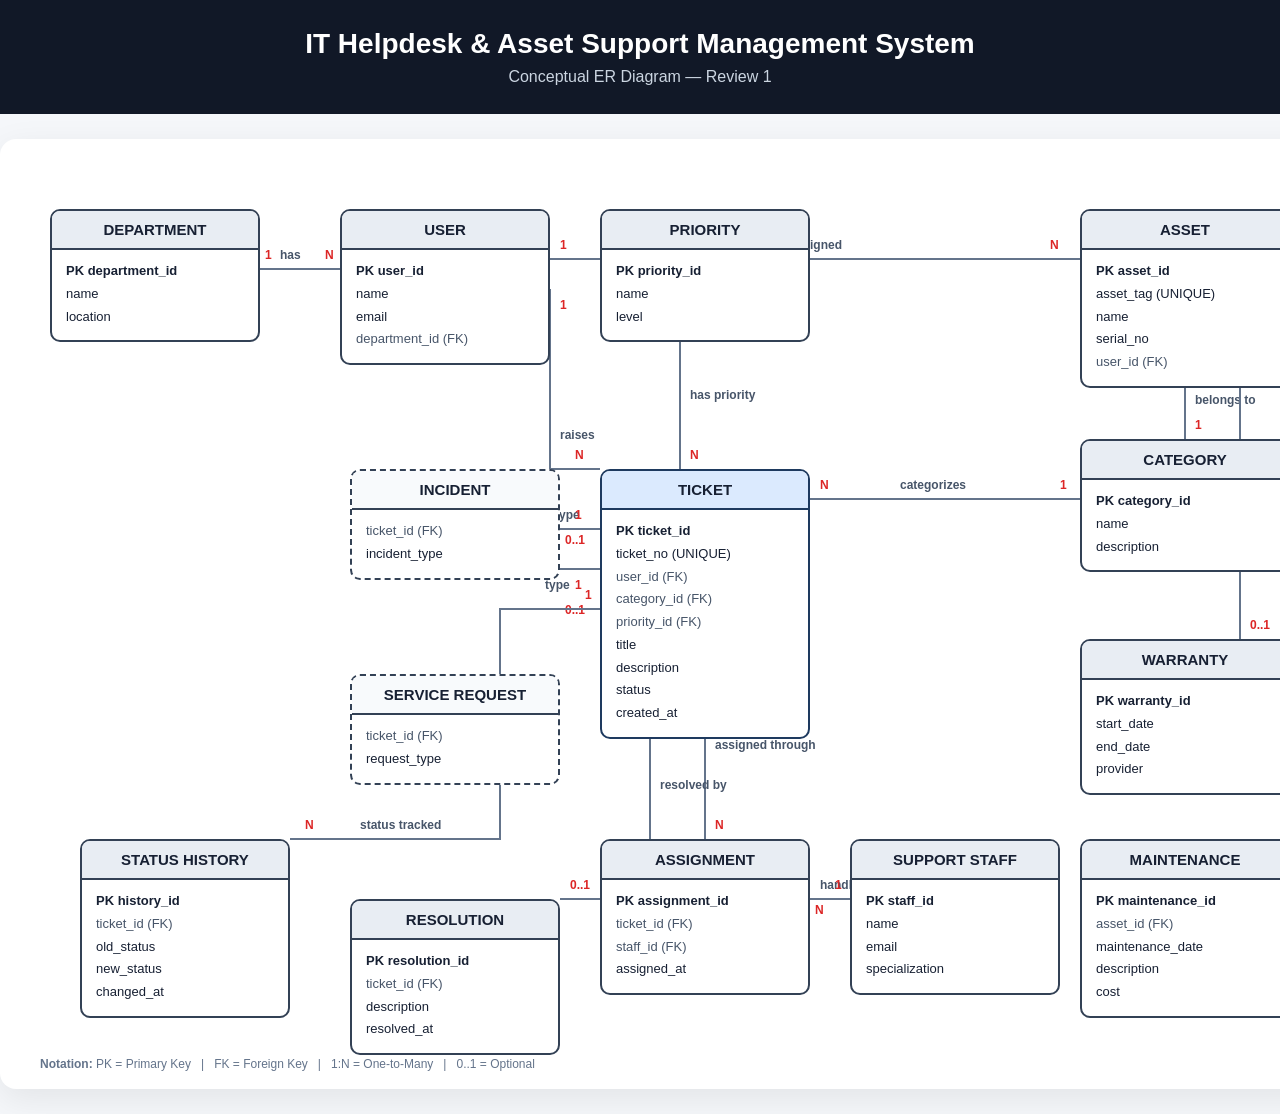
==== er_diagram.html @ 2a4f0508 "Initi alisation" ====
<!DOCTYPE html>
<html lang="en">
<head>
<meta charset="UTF-8">
<meta name="viewport" content="width=device-width, initial-scale=1.0">
<title>IT Helpdesk & Asset Support - ER Diagram</title>

<style>
* {
    box-sizing: border-box;
}

body {
    margin: 0;
    background: #f5f7fa;
    font-family: Inter, Arial, sans-serif;
    color: #172033;
}

header {
    text-align: center;
    padding: 28px;
    background: #111827;
    color: white;
}

header h1 {
    margin: 0;
    font-size: 28px;
}

header p {
    margin: 8px 0 0;
    color: #cbd5e1;
}

.canvas {
    width: 1500px;
    height: 950px;
    margin: 25px auto;
    background: white;
    border-radius: 16px;
    box-shadow: 0 10px 35px rgba(0,0,0,.08);
    position: relative;
    overflow: hidden;
}

/* ENTITY BOX */

.entity {
    position: absolute;
    width: 210px;
    background: white;
    border: 2px solid #334155;
    border-radius: 10px;
    overflow: hidden;
    z-index: 2;
}

.entity-header {
    background: #e8edf3;
    padding: 10px 12px;
    text-align: center;
    font-weight: 700;
    font-size: 15px;
    border-bottom: 2px solid #334155;
}

.attributes {
    padding: 10px 14px 12px;
    line-height: 1.75;
    font-size: 13px;
}

.pk {
    font-weight: 700;
}

.fk {
    color: #475569;
}

/* RELATIONSHIP LINES */

svg {
    position: absolute;
    inset: 0;
    width: 1500px;
    height: 950px;
    z-index: 1;
}

.line {
    stroke: #64748b;
    stroke-width: 2;
    fill: none;
}

.label {
    font-size: 12px;
    font-weight: 600;
    fill: #475569;
}

.card {
    font-size: 12px;
    font-weight: 700;
    fill: #dc2626;
}

/* SPECIAL TICKET */

.ticket {
    border-color: #1e3a5f;
}

.ticket .entity-header {
    background: #dbeafe;
    border-color: #1e3a5f;
}

.subtype {
    border-style: dashed;
}

.subtype .entity-header {
    background: #f8fafc;
}

/* POSITIONS */

.department {
    left: 50px;
    top: 70px;
}

.user {
    left: 340px;
    top: 70px;
}

.asset {
    left: 1080px;
    top: 70px;
}

.category {
    left: 1080px;
    top: 300px;
}

.warranty {
    left: 1080px;
    top: 500px;
}

.ticket {
    left: 600px;
    top: 330px;
}

.incident {
    left: 350px;
    top: 330px;
}

.service {
    left: 350px;
    top: 535px;
}

.priority {
    left: 600px;
    top: 70px;
}

.staff {
    left: 850px;
    top: 700px;
}

.assignment {
    left: 600px;
    top: 700px;
}

.status {
    left: 80px;
    top: 700px;
}

.resolution {
    left: 350px;
    top: 760px;
}

.maintenance {
    left: 1080px;
    top: 700px;
}

/* FOOTER */

.legend {
    position: absolute;
    bottom: 18px;
    left: 40px;
    font-size: 12px;
    color: #64748b;
}
</style>
</head>

<body>

<header>
    <h1>IT Helpdesk & Asset Support Management System</h1>
    <p>Conceptual ER Diagram — Review 1</p>
</header>

<div class="canvas">

<svg viewBox="0 0 1500 950">

<!-- ================================================= -->
<!-- BASIC USER / ASSET RELATIONSHIPS -->
<!-- ================================================= -->

<!-- Department -> User -->
<path class="line" d="M260 130 H340"/>
<text class="label" x="280" y="120">has</text>
<text class="card" x="265" y="120">1</text>
<text class="card" x="325" y="120">N</text>


<!-- User -> Ticket -->
<path class="line" d="M550 150 V330 H600"/>
<text class="label" x="560" y="300">raises</text>
<text class="card" x="560" y="170">1</text>
<text class="card" x="575" y="320">N</text>


<!-- User -> Asset -->
<path class="line" d="M550 120 H1080"/>
<text class="label" x="790" y="110">assigned</text>
<text class="card" x="560" y="110">1</text>
<text class="card" x="1050" y="110">N</text>


<!-- Asset -> Category -->
<path class="line" d="M1185 220 V300"/>
<text class="label" x="1195" y="265">belongs to</text>
<text class="card" x="1195" y="235">N</text>
<text class="card" x="1195" y="290">1</text>


<!-- Asset -> Warranty -->
<path class="line" d="M1240 220 V500"/>
<text class="label" x="1250" y="370">covered by</text>
<text class="card" x="1250" y="235">1</text>
<text class="card" x="1250" y="490">0..1</text>


<!-- Asset -> Maintenance -->
<path class="line" d="M1290 220 V700"/>
<text class="label" x="1300" y="570">maintenance</text>
<text class="card" x="1300" y="235">1</text>
<text class="card" x="1300" y="690">N</text>


<!-- ================================================= -->
<!-- TICKET CORE -->
<!-- ================================================= -->

<!-- Priority -> Ticket -->
<path class="line" d="M680 180 V330"/>
<text class="label" x="690" y="260">has priority</text>
<text class="card" x="690" y="195">1</text>
<text class="card" x="690" y="320">N</text>


<!-- Category -> Ticket -->
<path class="line" d="M1080 360 H810"/>
<text class="label" x="900" y="350">categorizes</text>
<text class="card" x="1060" y="350">1</text>
<text class="card" x="820" y="350">N</text>


<!-- Ticket -> Incident -->
<path class="line" d="M600 390 H560"/>
<text class="label" x="555" y="380">type</text>
<text class="card" x="575" y="380">1</text>
<text class="card" x="565" y="405">0..1</text>


<!-- Ticket -> Service Request -->
<path class="line" d="M600 430 H560"/>
<text class="label" x="545" y="450">type</text>
<text class="card" x="575" y="450">1</text>
<text class="card" x="565" y="475">0..1</text>


<!-- ================================================= -->
<!-- TICKET LIFECYCLE -->
<!-- ================================================= -->

<!-- Ticket -> Assignment -->
<path class="line" d="M705 500 V700"/>
<text class="label" x="715" y="610">assigned through</text>
<text class="card" x="715" y="520">1</text>
<text class="card" x="715" y="690">N</text>


<!-- Staff -> Assignment -->
<path class="line" d="M850 760 H810"/>
<text class="label" x="820" y="750">handles</text>
<text class="card" x="835" y="750">1</text>
<text class="card" x="815" y="775">N</text>


<!-- Ticket -> Status History -->
<path class="line" d="M600 470 H500 V700 H290"/>
<text class="label" x="360" y="690">status tracked</text>
<text class="card" x="585" y="460">1</text>
<text class="card" x="305" y="690">N</text>


<!-- Ticket -> Resolution -->
<path class="line" d="M650 500 V760 H560"/>
<text class="label" x="660" y="650">resolved by</text>
<text class="card" x="660" y="520">1</text>
<text class="card" x="570" y="750">0..1</text>

</svg>


<!-- ================================================= -->
<!-- ENTITIES -->
<!-- ================================================= -->

<!-- Department -->

<div class="entity department">
    <div class="entity-header">DEPARTMENT</div>
    <div class="attributes">
        <div class="pk">PK department_id</div>
        <div>name</div>
        <div>location</div>
    </div>
</div>


<!-- User -->

<div class="entity user">
    <div class="entity-header">USER</div>
    <div class="attributes">
        <div class="pk">PK user_id</div>
        <div>name</div>
        <div>email</div>
        <div class="fk">department_id (FK)</div>
    </div>
</div>


<!-- Asset -->

<div class="entity asset">
    <div class="entity-header">ASSET</div>
    <div class="attributes">
        <div class="pk">PK asset_id</div>
        <div>asset_tag (UNIQUE)</div>
        <div>name</div>
        <div>serial_no</div>
        <div class="fk">user_id (FK)</div>
    </div>
</div>


<!-- Category -->

<div class="entity category">
    <div class="entity-header">CATEGORY</div>
    <div class="attributes">
        <div class="pk">PK category_id</div>
        <div>name</div>
        <div>description</div>
    </div>
</div>


<!-- Warranty -->

<div class="entity warranty">
    <div class="entity-header">WARRANTY</div>
    <div class="attributes">
        <div class="pk">PK warranty_id</div>
        <div>start_date</div>
        <div>end_date</div>
        <div>provider</div>
    </div>
</div>


<!-- Priority -->

<div class="entity priority">
    <div class="entity-header">PRIORITY</div>
    <div class="attributes">
        <div class="pk">PK priority_id</div>
        <div>name</div>
        <div>level</div>
    </div>
</div>


<!-- Ticket -->

<div class="entity ticket">
    <div class="entity-header">TICKET</div>
    <div class="attributes">
        <div class="pk">PK ticket_id</div>
        <div>ticket_no (UNIQUE)</div>
        <div class="fk">user_id (FK)</div>
        <div class="fk">category_id (FK)</div>
        <div class="fk">priority_id (FK)</div>
        <div>title</div>
        <div>description</div>
        <div>status</div>
        <div>created_at</div>
    </div>
</div>


<!-- Incident -->

<div class="entity subtype incident">
    <div class="entity-header">INCIDENT</div>
    <div class="attributes">
        <div class="fk">ticket_id (FK)</div>
        <div>incident_type</div>
    </div>
</div>


<!-- Service Request -->

<div class="entity subtype service">
    <div class="entity-header">SERVICE REQUEST</div>
    <div class="attributes">
        <div class="fk">ticket_id (FK)</div>
        <div>request_type</div>
    </div>
</div>


<!-- Assignment -->

<div class="entity assignment">
    <div class="entity-header">ASSIGNMENT</div>
    <div class="attributes">
        <div class="pk">PK assignment_id</div>
        <div class="fk">ticket_id (FK)</div>
        <div class="fk">staff_id (FK)</div>
        <div>assigned_at</div>
    </div>
</div>


<!-- Support Staff -->

<div class="entity staff">
    <div class="entity-header">SUPPORT STAFF</div>
    <div class="attributes">
        <div class="pk">PK staff_id</div>
        <div>name</div>
        <div>email</div>
        <div>specialization</div>
    </div>
</div>


<!-- Status History -->

<div class="entity status">
    <div class="entity-header">STATUS HISTORY</div>
    <div class="attributes">
        <div class="pk">PK history_id</div>
        <div class="fk">ticket_id (FK)</div>
        <div>old_status</div>
        <div>new_status</div>
        <div>changed_at</div>
    </div>
</div>


<!-- Resolution -->

<div class="entity resolution">
    <div class="entity-header">RESOLUTION</div>
    <div class="attributes">
        <div class="pk">PK resolution_id</div>
        <div class="fk">ticket_id (FK)</div>
        <div>description</div>
        <div>resolved_at</div>
    </div>
</div>


<!-- Maintenance -->

<div class="entity maintenance">
    <div class="entity-header">MAINTENANCE</div>
    <div class="attributes">
        <div class="pk">PK maintenance_id</div>
        <div class="fk">asset_id (FK)</div>
        <div>maintenance_date</div>
        <div>description</div>
        <div>cost</div>
    </div>
</div>


<div class="legend">
    <strong>Notation:</strong>
    PK = Primary Key &nbsp; | &nbsp;
    FK = Foreign Key &nbsp; | &nbsp;
    1:N = One-to-Many &nbsp; | &nbsp;
    0..1 = Optional
</div>

</div>

</body>
</html>
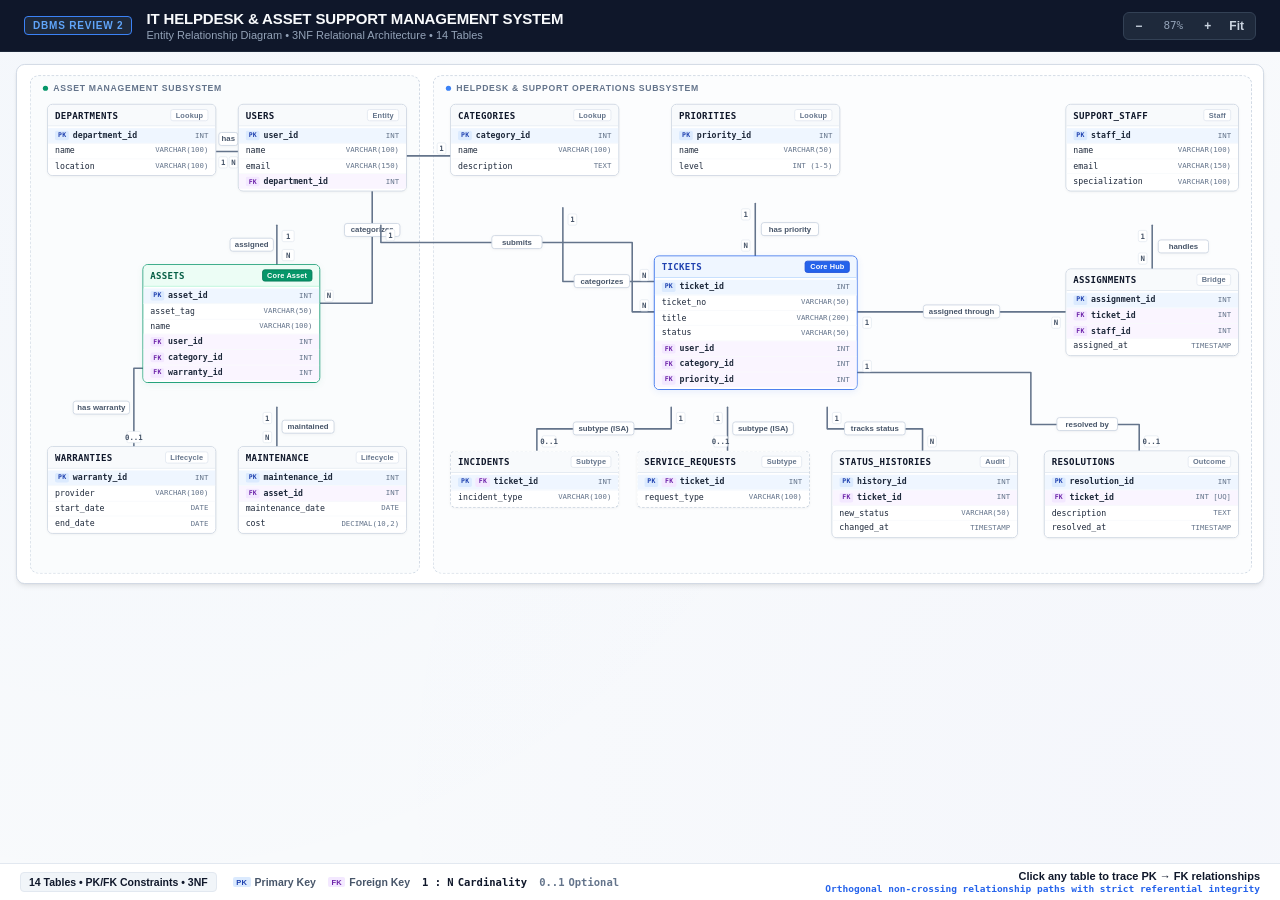
==== commit 69e2d935: "review 3" ====
--- a/er_diagram.html
+++ b/er_diagram.html
@@ -1,535 +1,1443 @@
- <!DOCTYPE html>
+<!DOCTYPE html>
 <html lang="en">
 <head>
 <meta charset="UTF-8">
 <meta name="viewport" content="width=device-width, initial-scale=1.0">
-<title>IT Helpdesk & Asset Support - ER Diagram</title>
+<title>IT Helpdesk & Asset Support - Entity Relationship Diagram</title>
 
 <style>
+:root {
+  --bg-page: #f8fafc;
+  --bg-canvas: #ffffff;
+  --text-main: #0f172a;
+  --text-muted: #64748b;
+  --text-subtle: #94a3b8;
+  --border-card: #cbd5e1;
+  --border-subtle: #e2e8f0;
+  --accent-blue: #2563eb;
+  --accent-blue-dark: #1d4ed8;
+  --accent-blue-soft: #eff6ff;
+  --accent-indigo: #4f46e5;
+  --accent-indigo-soft: #eef2ff;
+  --accent-purple: #7c3aed;
+  --accent-purple-soft: #f5f3ff;
+  --accent-emerald: #059669;
+  --accent-emerald-soft: #ecfdf5;
+  --accent-amber: #d97706;
+  --accent-amber-soft: #fffbeb;
+  --tag-pk-bg: #dbeafe;
+  --tag-pk-text: #1e40af;
+  --tag-fk-bg: #f3e8ff;
+  --tag-fk-text: #6b21a8;
+  --shadow-sm: 0 1px 2px 0 rgba(0, 0, 0, 0.05);
+  --shadow-md: 0 4px 6px -1px rgba(0, 0, 0, 0.08), 0 2px 4px -2px rgba(0, 0, 0, 0.05);
+  --shadow-lg: 0 10px 15px -3px rgba(0, 0, 0, 0.08), 0 4px 6px -4px rgba(0, 0, 0, 0.04);
+}
+
 * {
-    box-sizing: border-box;
+  box-sizing: border-box;
+  margin: 0;
+  padding: 0;
 }
 
 body {
-    margin: 0;
-    background: #f5f7fa;
-    font-family: Inter, Arial, sans-serif;
-    color: #172033;
-}
-
-header {
-    text-align: center;
-    padding: 28px;
-    background: #111827;
-    color: white;
-}
-
-header h1 {
-    margin: 0;
-    font-size: 28px;
-}
-
-header p {
-    margin: 8px 0 0;
-    color: #cbd5e1;
-}
-
-.canvas {
-    width: 1500px;
-    height: 950px;
-    margin: 25px auto;
-    background: white;
-    border-radius: 16px;
-    box-shadow: 0 10px 35px rgba(0,0,0,.08);
-    position: relative;
-    overflow: hidden;
-}
-
-/* ENTITY BOX */
-
-.entity {
-    position: absolute;
-    width: 210px;
-    background: white;
-    border: 2px solid #334155;
-    border-radius: 10px;
-    overflow: hidden;
-    z-index: 2;
-}
-
-.entity-header {
-    background: #e8edf3;
-    padding: 10px 12px;
-    text-align: center;
-    font-weight: 700;
-    font-size: 15px;
-    border-bottom: 2px solid #334155;
-}
-
-.attributes {
-    padding: 10px 14px 12px;
-    line-height: 1.75;
-    font-size: 13px;
-}
-
-.pk {
-    font-weight: 700;
-}
-
-.fk {
-    color: #475569;
-}
-
-/* RELATIONSHIP LINES */
-
-svg {
-    position: absolute;
-    inset: 0;
-    width: 1500px;
-    height: 950px;
-    z-index: 1;
-}
-
-.line {
-    stroke: #64748b;
-    stroke-width: 2;
-    fill: none;
-}
-
-.label {
-    font-size: 12px;
-    font-weight: 600;
-    fill: #475569;
-}
-
-.card {
-    font-size: 12px;
-    font-weight: 700;
-    fill: #dc2626;
-}
-
-/* SPECIAL TICKET */
-
-.ticket {
-    border-color: #1e3a5f;
-}
-
-.ticket .entity-header {
-    background: #dbeafe;
-    border-color: #1e3a5f;
-}
-
-.subtype {
-    border-style: dashed;
-}
-
-.subtype .entity-header {
-    background: #f8fafc;
-}
-
-/* POSITIONS */
-
-.department {
-    left: 50px;
-    top: 70px;
-}
-
-.user {
-    left: 340px;
-    top: 70px;
-}
-
-.asset {
-    left: 1080px;
-    top: 70px;
-}
-
-.category {
-    left: 1080px;
-    top: 300px;
-}
-
-.warranty {
-    left: 1080px;
-    top: 500px;
-}
-
-.ticket {
-    left: 600px;
-    top: 330px;
-}
-
-.incident {
-    left: 350px;
-    top: 330px;
-}
-
-.service {
-    left: 350px;
-    top: 535px;
-}
-
-.priority {
-    left: 600px;
-    top: 70px;
-}
-
-.staff {
-    left: 850px;
-    top: 700px;
-}
-
-.assignment {
-    left: 600px;
-    top: 700px;
-}
-
-.status {
-    left: 80px;
-    top: 700px;
-}
-
-.resolution {
-    left: 350px;
-    top: 760px;
-}
-
-.maintenance {
-    left: 1080px;
-    top: 700px;
-}
-
-/* FOOTER */
-
-.legend {
-    position: absolute;
-    bottom: 18px;
-    left: 40px;
-    font-size: 12px;
-    color: #64748b;
+  background: var(--bg-page);
+  font-family: Inter, -apple-system, BlinkMacSystemFont, "Segoe UI", Roboto, sans-serif;
+  color: var(--text-main);
+  height: 100vh;
+  display: flex;
+  flex-direction: column;
+  overflow: hidden;
+  user-select: none;
+}
+
+/* ==========================================================================
+   HEADER BAR
+   ========================================================================== */
+.erd-header {
+  background: #0f172a;
+  color: #ffffff;
+  padding: 10px 24px;
+  display: flex;
+  align-items: center;
+  justify-content: space-between;
+  flex-shrink: 0;
+  border-bottom: 1px solid #1e293b;
+  z-index: 50;
+}
+
+.header-left {
+  display: flex;
+  align-items: center;
+  gap: 14px;
+}
+
+.brand-badge {
+  font-size: 10px;
+  font-weight: 800;
+  letter-spacing: 0.08em;
+  text-transform: uppercase;
+  background: #1e293b;
+  color: #60a5fa;
+  border: 1px solid #3b82f6;
+  padding: 3px 8px;
+  border-radius: 4px;
+}
+
+.title-group h1 {
+  font-size: 15px;
+  font-weight: 700;
+  letter-spacing: -0.01em;
+  color: #f8fafc;
+  line-height: 1.2;
+}
+
+.title-group p {
+  font-size: 11px;
+  color: #94a3b8;
+  margin-top: 1px;
+}
+
+.header-controls {
+  display: flex;
+  align-items: center;
+  gap: 12px;
+}
+
+.toolbar-group {
+  display: flex;
+  align-items: center;
+  background: #1e293b;
+  border: 1px solid #334155;
+  border-radius: 6px;
+  padding: 2px;
+}
+
+.btn-tool {
+  background: transparent;
+  color: #cbd5e1;
+  border: none;
+  font-size: 12px;
+  font-weight: 600;
+  padding: 4px 9px;
+  border-radius: 4px;
+  cursor: pointer;
+  transition: all 0.15s ease;
+  display: inline-flex;
+  align-items: center;
+  justify-content: center;
+}
+
+.btn-tool:hover {
+  background: #334155;
+  color: #ffffff;
+}
+
+.zoom-label {
+  font-size: 11px;
+  font-family: ui-monospace, SFMono-Regular, monospace;
+  color: #94a3b8;
+  min-width: 44px;
+  text-align: center;
+}
+
+.btn-header-reset {
+  background: #2563eb;
+  color: #ffffff;
+  border: 1px solid #1d4ed8;
+  font-size: 11.5px;
+  font-weight: 600;
+  padding: 5px 12px;
+  border-radius: 6px;
+  cursor: pointer;
+  transition: all 0.15s ease;
+  display: none;
+}
+
+.btn-header-reset:hover {
+  background: #1d4ed8;
+}
+
+/* ==========================================================================
+   VIEWPORT & CANVAS STAGE
+   ========================================================================== */
+.viewport {
+  flex: 1;
+  position: relative;
+  overflow: auto;
+  background: radial-gradient(circle at 10% 10%, rgba(37, 99, 235, 0.02) 0%, transparent 60%),
+              radial-gradient(circle at 90% 90%, rgba(79, 70, 229, 0.02) 0%, transparent 60%),
+              var(--bg-page);
+  display: flex;
+  align-items: flex-start;
+  justify-content: center;
+  padding: 12px;
+}
+
+.canvas-transform-wrapper {
+  transform-origin: top center;
+  transition: transform 0.15s ease-out;
+}
+
+.erd-canvas {
+  width: 1440px;
+  height: 600px;
+  background: var(--bg-canvas);
+  border-radius: 10px;
+  border: 1px solid var(--border-card);
+  box-shadow: var(--shadow-md);
+  position: relative;
+  overflow: hidden;
+}
+
+/* ==========================================================================
+   SUBSYSTEM REGIONS (Subtle visual clusters)
+   ========================================================================== */
+.subsystem-box {
+  position: absolute;
+  border: 1.5px dashed #cbd5e1;
+  border-radius: 10px;
+  pointer-events: none;
+  z-index: 1;
+}
+
+.subsystem-box.asset-cluster {
+  top: 12px;
+  left: 15px;
+  width: 450px;
+  height: 575px;
+  background: rgba(248, 250, 252, 0.65);
+}
+
+.subsystem-box.helpdesk-cluster {
+  top: 12px;
+  left: 480px;
+  width: 945px;
+  height: 575px;
+  background: rgba(248, 250, 252, 0.45);
+}
+
+.subsystem-label {
+  position: absolute;
+  top: 8px;
+  left: 14px;
+  font-size: 10px;
+  font-weight: 800;
+  letter-spacing: 0.08em;
+  text-transform: uppercase;
+  color: #64748b;
+  display: flex;
+  align-items: center;
+  gap: 6px;
+}
+
+.subsystem-label::before {
+  content: "";
+  display: inline-block;
+  width: 6px;
+  height: 6px;
+  border-radius: 50%;
+  background: #3b82f6;
+}
+
+.subsystem-box.asset-cluster .subsystem-label::before {
+  background: #059669;
+}
+
+/* ==========================================================================
+   ENTITY TABLE CARDS
+   ========================================================================== */
+.entity-card {
+  position: absolute;
+  background: #ffffff;
+  border: 1px solid #cbd5e1;
+  border-radius: 6px;
+  overflow: hidden;
+  box-shadow: 0 1px 3px rgba(0, 0, 0, 0.05);
+  display: flex;
+  flex-direction: column;
+  cursor: pointer;
+  z-index: 10;
+  transition: transform 0.18s cubic-bezier(0.16, 1, 0.3, 1),
+              border-color 0.18s ease,
+              box-shadow 0.18s ease,
+              opacity 0.2s ease,
+              filter 0.2s ease;
+}
+
+.entity-card:hover {
+  border-color: var(--accent-blue);
+  box-shadow: 0 4px 12px rgba(37, 99, 235, 0.12);
+  transform: translateY(-1px);
+}
+
+/* Card Header */
+.card-header {
+  padding: 5px 8px;
+  background: #f8fafc;
+  border-bottom: 1px solid #e2e8f0;
+  display: flex;
+  align-items: center;
+  justify-content: space-between;
+  transition: background 0.15s ease;
+}
+
+.table-title {
+  font-size: 10.5px;
+  font-weight: 800;
+  letter-spacing: 0.03em;
+  color: #0f172a;
+  text-transform: uppercase;
+  font-family: ui-monospace, SFMono-Regular, monospace;
+}
+
+.entity-badge {
+  font-size: 8.5px;
+  font-weight: 700;
+  color: #64748b;
+  background: #ffffff;
+  padding: 1px 5px;
+  border-radius: 3px;
+  border: 1px solid #e2e8f0;
+  letter-spacing: 0.02em;
+}
+
+/* Card Body / Columns */
+.card-body {
+  padding: 2px 0;
+  background: #ffffff;
+  display: flex;
+  flex-direction: column;
+}
+
+.col-row {
+  display: flex;
+  align-items: center;
+  justify-content: space-between;
+  padding: 2px 8px;
+  font-size: 9.5px;
+  line-height: 1.35;
+  border-bottom: 1px solid #f8fafc;
+  transition: background 0.15s ease;
+}
+
+.col-row:last-child {
+  border-bottom: none;
+}
+
+.col-row.is-pk {
+  background: #eff6ff;
+  font-weight: 650;
+}
+
+.col-row.is-fk {
+  background: #faf5ff;
+  font-weight: 550;
+}
+
+.col-meta {
+  display: flex;
+  align-items: center;
+  gap: 4px;
+  color: #1e293b;
+  font-family: ui-monospace, SFMono-Regular, monospace;
+  font-size: 9.5px;
+  overflow: hidden;
+  text-overflow: ellipsis;
+  white-space: nowrap;
+}
+
+.tag-pk {
+  font-size: 7.5px;
+  font-weight: 800;
+  color: var(--tag-pk-text);
+  background: var(--tag-pk-bg);
+  padding: 0.5px 3.5px;
+  border-radius: 2px;
+  letter-spacing: 0.03em;
+  flex-shrink: 0;
+}
+
+.tag-fk {
+  font-size: 7.5px;
+  font-weight: 800;
+  color: var(--tag-fk-text);
+  background: var(--tag-fk-bg);
+  padding: 0.5px 3.5px;
+  border-radius: 2px;
+  letter-spacing: 0.03em;
+  flex-shrink: 0;
+}
+
+.col-type {
+  font-size: 8.5px;
+  color: var(--text-muted);
+  font-family: ui-monospace, SFMono-Regular, monospace;
+  font-weight: 500;
+  flex-shrink: 0;
+  margin-left: 4px;
+}
+
+/* Category Specific Theming */
+.entity-card.core-hub {
+  border: 1.8px solid #2563eb;
+  box-shadow: 0 2px 8px rgba(37, 99, 235, 0.1);
+}
+
+.entity-card.core-hub .card-header {
+  background: #eff6ff;
+  border-bottom-color: #bfdbfe;
+}
+
+.entity-card.core-hub .table-title {
+  color: #1e40af;
+}
+
+.entity-card.core-hub .entity-badge {
+  background: #2563eb;
+  color: #ffffff;
+  border-color: #1d4ed8;
+}
+
+.entity-card.core-asset {
+  border: 1.8px solid #059669;
+  box-shadow: 0 2px 8px rgba(5, 150, 105, 0.08);
+}
+
+.entity-card.core-asset .card-header {
+  background: #ecfdf5;
+  border-bottom-color: #a7f3d0;
+}
+
+.entity-card.core-asset .table-title {
+  color: #065f46;
+}
+
+.entity-card.core-asset .entity-badge {
+  background: #059669;
+  color: #ffffff;
+  border-color: #047857;
+}
+
+.entity-card.subtype-card {
+  border-style: dashed;
+}
+
+/* ==========================================================================
+   INTERACTIVE TRACING STATES
+   ========================================================================== */
+.erd-canvas.has-focus .entity-card:not(.is-selected):not(.is-related) {
+  opacity: 0.25;
+  filter: grayscale(0.85);
+  transform: scale(0.99);
+}
+
+.entity-card.is-selected {
+  border: 2.2px solid #1d4ed8 !important;
+  box-shadow: 0 0 0 3px rgba(29, 78, 216, 0.22), 0 8px 20px rgba(15, 23, 42, 0.15) !important;
+  transform: scale(1.02) !important;
+  z-index: 30 !important;
+  opacity: 1 !important;
+  filter: none !important;
+}
+
+.entity-card.is-selected .card-header {
+  background: #0f172a !important;
+}
+
+.entity-card.is-selected .table-title {
+  color: #ffffff !important;
+}
+
+.entity-card.is-selected .entity-badge {
+  background: rgba(255, 255, 255, 0.2) !important;
+  color: #ffffff !important;
+  border-color: rgba(255, 255, 255, 0.4) !important;
+}
+
+.entity-card.is-related {
+  border: 2px solid #6366f1 !important;
+  box-shadow: 0 0 0 2px rgba(99, 102, 241, 0.2), 0 6px 14px rgba(15, 23, 42, 0.1) !important;
+  transform: scale(1.01) !important;
+  z-index: 25 !important;
+  opacity: 1 !important;
+  filter: none !important;
+}
+
+.entity-card.is-related .card-header {
+  background: #eef2ff !important;
+  border-bottom-color: #c7d2fe !important;
+}
+
+.entity-card.is-related .table-title {
+  color: #3730a3 !important;
+}
+
+/* ==========================================================================
+   SVG RELATIONSHIP OVERLAY
+   ========================================================================== */
+.erd-svg-layer {
+  position: absolute;
+  inset: 0;
+  width: 1440px;
+  height: 600px;
+  pointer-events: none;
+  z-index: 5;
+}
+
+.rel-path {
+  fill: none;
+  stroke: #64748b;
+  stroke-width: 1.8px;
+  stroke-linecap: round;
+  stroke-linejoin: round;
+  transition: stroke 0.2s ease, stroke-width 0.2s ease, opacity 0.2s ease;
+}
+
+.erd-canvas.has-focus .rel-path:not(.is-active) {
+  opacity: 0.12;
+}
+
+.rel-path.is-active {
+  stroke: #2563eb;
+  stroke-width: 2.4px;
+  filter: drop-shadow(0 1px 3px rgba(37, 99, 235, 0.35));
+  opacity: 1 !important;
+}
+
+/* Relationship Labels */
+.rel-badge {
+  pointer-events: auto;
+  cursor: default;
+  transition: opacity 0.2s ease;
+}
+
+.rel-badge rect {
+  fill: #ffffff;
+  stroke: #cbd5e1;
+  stroke-width: 1px;
+  rx: 3px;
+  filter: drop-shadow(0 1px 2px rgba(0,0,0,0.04));
+  transition: all 0.2s ease;
+}
+
+.rel-badge text {
+  font-size: 9px;
+  font-weight: 600;
+  fill: #475569;
+  font-family: Inter, -apple-system, sans-serif;
+  dominant-baseline: central;
+  text-anchor: middle;
+}
+
+.erd-canvas.has-focus .rel-badge:not(.is-active) {
+  opacity: 0.12;
+}
+
+.rel-badge.is-active rect {
+  fill: #eff6ff;
+  stroke: #60a5fa;
+  stroke-width: 1.2px;
+}
+
+.rel-badge.is-active text {
+  fill: #1d4ed8;
+  font-weight: 700;
+}
+
+/* Cardinality Badges */
+.card-badge {
+  transition: opacity 0.2s ease;
+}
+
+.card-badge rect {
+  fill: #ffffff;
+  stroke: #e2e8f0;
+  stroke-width: 0.8px;
+  rx: 2px;
+}
+
+.card-badge text {
+  font-size: 8.5px;
+  font-weight: 700;
+  fill: #475569;
+  font-family: ui-monospace, SFMono-Regular, monospace;
+  dominant-baseline: central;
+  text-anchor: middle;
+}
+
+.erd-canvas.has-focus .card-badge:not(.is-active) {
+  opacity: 0.12;
+}
+
+.card-badge.is-active rect {
+  fill: #dbeafe;
+  stroke: #93c5fd;
+}
+
+.card-badge.is-active text {
+  fill: #1e40af;
+  font-weight: 800;
+}
+
+/* ==========================================================================
+   FOOTER & STATUS BAR
+   ========================================================================== */
+.erd-footer {
+  background: #ffffff;
+  border-top: 1px solid #e2e8f0;
+  padding: 6px 20px;
+  display: flex;
+  align-items: center;
+  justify-content: space-between;
+  flex-shrink: 0;
+  z-index: 40;
+  gap: 16px;
+}
+
+.footer-left {
+  display: flex;
+  align-items: center;
+  gap: 16px;
+  flex-shrink: 0;
+}
+
+.schema-tag {
+  font-size: 10.5px;
+  font-weight: 700;
+  color: #0f172a;
+  background: #f1f5f9;
+  border: 1px solid #e2e8f0;
+  padding: 3px 8px;
+  border-radius: 4px;
+}
+
+.legend-items {
+  display: flex;
+  align-items: center;
+  gap: 12px;
+}
+
+.legend-pill {
+  display: flex;
+  align-items: center;
+  gap: 4px;
+  font-size: 10.5px;
+  font-weight: 600;
+  color: #475569;
+}
+
+.status-inspector {
+  display: flex;
+  flex-direction: column;
+  align-items: flex-end;
+  text-align: right;
+  overflow: hidden;
+  flex: 1;
+  min-width: 0;
+}
+
+#statusTitle {
+  font-size: 11px;
+  font-weight: 700;
+  color: #0f172a;
+  white-space: nowrap;
+  text-overflow: ellipsis;
+  overflow: hidden;
+  width: 100%;
+}
+
+#statusDetails {
+  font-size: 9.5px;
+  font-family: ui-monospace, SFMono-Regular, monospace;
+  color: #2563eb;
+  font-weight: 600;
+  white-space: nowrap;
+  text-overflow: ellipsis;
+  overflow: hidden;
+  width: 100%;
+  margin-top: 1px;
+}
+
+.btn-status-reset {
+  background: #0f172a;
+  color: #ffffff;
+  border: 1px solid #0f172a;
+  font-size: 10px;
+  font-weight: 700;
+  padding: 3px 8px;
+  border-radius: 4px;
+  cursor: pointer;
+  display: none;
+  white-space: nowrap;
+  margin-left: 8px;
+  transition: all 0.15s ease;
+}
+
+.btn-status-reset:hover {
+  background: #2563eb;
+  border-color: #1d4ed8;
 }
 </style>
 </head>
 
 <body>
 
-<header>
-    <h1>IT Helpdesk & Asset Support Management System</h1>
-    <p>Conceptual ER Diagram — Review 1</p>
+<!-- ==========================================================================
+     HEADER
+     ========================================================================== -->
+<header class="erd-header">
+  <div class="header-left">
+    <span class="brand-badge">DBMS REVIEW 2</span>
+    <div class="title-group">
+      <h1>IT HELPDESK &amp; ASSET SUPPORT MANAGEMENT SYSTEM</h1>
+      <p>Entity Relationship Diagram &bull; 3NF Relational Architecture &bull; 14 Tables</p>
+    </div>
+  </div>
+
+  <div class="header-controls">
+    <div class="toolbar-group">
+      <button class="btn-tool" id="btnZoomOut" title="Zoom Out">&minus;</button>
+      <span class="zoom-label" id="zoomValue">100%</span>
+      <button class="btn-tool" id="btnZoomIn" title="Zoom In">&plus;</button>
+      <button class="btn-tool" id="btnFit" title="Fit to Viewport">Fit</button>
+    </div>
+    <button class="btn-header-reset" id="btnHeaderReset">Reset View</button>
+  </div>
 </header>
 
-<div class="canvas">
-
-<svg viewBox="0 0 1500 950">
-
-<!-- ================================================= -->
-<!-- BASIC USER / ASSET RELATIONSHIPS -->
-<!-- ================================================= -->
-
-<!-- Department -> User -->
-<path class="line" d="M260 130 H340"/>
-<text class="label" x="280" y="120">has</text>
-<text class="card" x="265" y="120">1</text>
-<text class="card" x="325" y="120">N</text>
-
-
-<!-- User -> Ticket -->
-<path class="line" d="M550 150 V330 H600"/>
-<text class="label" x="560" y="300">raises</text>
-<text class="card" x="560" y="170">1</text>
-<text class="card" x="575" y="320">N</text>
-
-
-<!-- User -> Asset -->
-<path class="line" d="M550 120 H1080"/>
-<text class="label" x="790" y="110">assigned</text>
-<text class="card" x="560" y="110">1</text>
-<text class="card" x="1050" y="110">N</text>
-
-
-<!-- Asset -> Category -->
-<path class="line" d="M1185 220 V300"/>
-<text class="label" x="1195" y="265">belongs to</text>
-<text class="card" x="1195" y="235">N</text>
-<text class="card" x="1195" y="290">1</text>
-
-
-<!-- Asset -> Warranty -->
-<path class="line" d="M1240 220 V500"/>
-<text class="label" x="1250" y="370">covered by</text>
-<text class="card" x="1250" y="235">1</text>
-<text class="card" x="1250" y="490">0..1</text>
-
-
-<!-- Asset -> Maintenance -->
-<path class="line" d="M1290 220 V700"/>
-<text class="label" x="1300" y="570">maintenance</text>
-<text class="card" x="1300" y="235">1</text>
-<text class="card" x="1300" y="690">N</text>
-
-
-<!-- ================================================= -->
-<!-- TICKET CORE -->
-<!-- ================================================= -->
-
-<!-- Priority -> Ticket -->
-<path class="line" d="M680 180 V330"/>
-<text class="label" x="690" y="260">has priority</text>
-<text class="card" x="690" y="195">1</text>
-<text class="card" x="690" y="320">N</text>
-
-
-<!-- Category -> Ticket -->
-<path class="line" d="M1080 360 H810"/>
-<text class="label" x="900" y="350">categorizes</text>
-<text class="card" x="1060" y="350">1</text>
-<text class="card" x="820" y="350">N</text>
-
-
-<!-- Ticket -> Incident -->
-<path class="line" d="M600 390 H560"/>
-<text class="label" x="555" y="380">type</text>
-<text class="card" x="575" y="380">1</text>
-<text class="card" x="565" y="405">0..1</text>
-
-
-<!-- Ticket -> Service Request -->
-<path class="line" d="M600 430 H560"/>
-<text class="label" x="545" y="450">type</text>
-<text class="card" x="575" y="450">1</text>
-<text class="card" x="565" y="475">0..1</text>
-
-
-<!-- ================================================= -->
-<!-- TICKET LIFECYCLE -->
-<!-- ================================================= -->
-
-<!-- Ticket -> Assignment -->
-<path class="line" d="M705 500 V700"/>
-<text class="label" x="715" y="610">assigned through</text>
-<text class="card" x="715" y="520">1</text>
-<text class="card" x="715" y="690">N</text>
-
-
-<!-- Staff -> Assignment -->
-<path class="line" d="M850 760 H810"/>
-<text class="label" x="820" y="750">handles</text>
-<text class="card" x="835" y="750">1</text>
-<text class="card" x="815" y="775">N</text>
-
-
-<!-- Ticket -> Status History -->
-<path class="line" d="M600 470 H500 V700 H290"/>
-<text class="label" x="360" y="690">status tracked</text>
-<text class="card" x="585" y="460">1</text>
-<text class="card" x="305" y="690">N</text>
-
-
-<!-- Ticket -> Resolution -->
-<path class="line" d="M650 500 V760 H560"/>
-<text class="label" x="660" y="650">resolved by</text>
-<text class="card" x="660" y="520">1</text>
-<text class="card" x="570" y="750">0..1</text>
-
-</svg>
-
-
-<!-- ================================================= -->
-<!-- ENTITIES -->
-<!-- ================================================= -->
-
-<!-- Department -->
-
-<div class="entity department">
-    <div class="entity-header">DEPARTMENT</div>
-    <div class="attributes">
-        <div class="pk">PK department_id</div>
-        <div>name</div>
-        <div>location</div>
+<!-- ==========================================================================
+     VIEWPORT & CANVAS
+     ========================================================================== -->
+<div class="viewport" id="viewport">
+  <div class="canvas-transform-wrapper" id="canvasWrapper">
+    <div class="erd-canvas" id="erdCanvas">
+
+      <!-- ====================================================================
+           SUBSYSTEM REGIONS
+           ==================================================================== -->
+      <div class="subsystem-box asset-cluster">
+        <span class="subsystem-label">Asset Management Subsystem</span>
+      </div>
+
+      <div class="subsystem-box helpdesk-cluster">
+        <span class="subsystem-label">Helpdesk &amp; Support Operations Subsystem</span>
+      </div>
+
+      <!-- ====================================================================
+           SVG RELATIONSHIP LINES & LABELS
+           ==================================================================== -->
+      <svg class="erd-svg-layer" viewBox="0 0 1440 600">
+        <defs>
+          <marker id="arrow-blue" viewBox="0 0 10 10" refX="7" refY="5" markerWidth="6" markerHeight="6" orient="auto-start-reverse">
+            <path d="M 0 1.5 L 8 5 L 0 8.5 z" fill="#2563eb"></path>
+          </marker>
+        </defs>
+
+        <!-- 1. DEPARTMENTS -> USERS -->
+        <g class="rel-group" data-rel="rel-users-dept" data-endpoints="USERS,DEPARTMENTS">
+          <path class="rel-path" d="M 230 100 H 255" />
+          <g class="rel-badge"><rect x="233" y="78" width="22" height="15"/><text x="244" y="85.5">has</text></g>
+          <g class="card-badge"><rect x="233" y="106" width="10" height="13"/><text x="238" y="112.5">1</text></g>
+          <g class="card-badge"><rect x="245" y="106" width="10" height="13"/><text x="250" y="112.5">N</text></g>
+        </g>
+
+        <!-- 2. USERS -> ASSETS -->
+        <g class="rel-group" data-rel="rel-assets-user" data-endpoints="ASSETS,USERS">
+          <path class="rel-path" d="M 300 185 V 230" />
+          <g class="rel-badge"><rect x="246" y="200" width="50" height="15"/><text x="271" y="207.5">assigned</text></g>
+          <g class="card-badge"><rect x="306" y="191" width="14" height="13"/><text x="313" y="197.5">1</text></g>
+          <g class="card-badge"><rect x="306" y="213" width="14" height="13"/><text x="313" y="219.5">N</text></g>
+        </g>
+
+        <!-- 3. CATEGORIES -> ASSETS -->
+        <g class="rel-group" data-rel="rel-assets-cat" data-endpoints="ASSETS,CATEGORIES">
+          <path class="rel-path" d="M 500 105 H 410 V 275 H 350" />
+          <g class="rel-badge"><rect x="378" y="183" width="64" height="15"/><text x="410" y="190.5">categorizes</text></g>
+          <g class="card-badge"><rect x="485" y="90" width="10" height="13"/><text x="490" y="96.5">1</text></g>
+          <g class="card-badge"><rect x="355" y="260" width="10" height="13"/><text x="360" y="266.5">N</text></g>
+        </g>
+
+        <!-- 4. ASSETS -> WARRANTIES -->
+        <g class="rel-group" data-rel="rel-assets-warr" data-endpoints="ASSETS,WARRANTIES">
+          <path class="rel-path" d="M 145 350 H 135 V 440" />
+          <g class="rel-badge"><rect x="65" y="388" width="65" height="15"/><text x="97.5" y="395.5">has warranty</text></g>
+          <g class="card-badge"><rect x="150" y="337" width="10" height="13"/><text x="155" y="343.5">1</text></g>
+          <g class="card-badge"><rect x="127" y="423" width="16" height="13"/><text x="135" y="429.5">0..1</text></g>
+        </g>
+
+        <!-- 5. ASSETS -> MAINTENANCE -->
+        <g class="rel-group" data-rel="rel-maint-asset" data-endpoints="MAINTENANCE,ASSETS">
+          <path class="rel-path" d="M 300 395 V 440" />
+          <g class="rel-badge"><rect x="306" y="410" width="60" height="15"/><text x="336" y="417.5">maintained</text></g>
+          <g class="card-badge"><rect x="284" y="401" width="10" height="13"/><text x="289" y="407.5">1</text></g>
+          <g class="card-badge"><rect x="284" y="423" width="10" height="13"/><text x="289" y="429.5">N</text></g>
+        </g>
+
+        <!-- 6. USERS -> TICKETS -->
+        <g class="rel-group" data-rel="rel-tickets-user" data-endpoints="TICKETS,USERS">
+          <path class="rel-path" d="M 420 185 V 205 H 710 V 285 H 735" />
+          <g class="rel-badge"><rect x="548" y="197" width="58" height="15"/><text x="577" y="204.5">submits</text></g>
+          <g class="card-badge"><rect x="426" y="190" width="10" height="13"/><text x="431" y="196.5">1</text></g>
+          <g class="card-badge"><rect x="719" y="271" width="10" height="13"/><text x="724" y="277.5">N</text></g>
+        </g>
+
+        <!-- 7. CATEGORIES -> TICKETS -->
+        <g class="rel-group" data-rel="rel-tickets-cat" data-endpoints="TICKETS,CATEGORIES">
+          <path class="rel-path" d="M 630 165 V 250 H 735" />
+          <g class="rel-badge"><rect x="643" y="242" width="64" height="15"/><text x="675" y="249.5">categorizes</text></g>
+          <g class="card-badge"><rect x="636" y="172" width="10" height="13"/><text x="641" y="178.5">1</text></g>
+          <g class="card-badge"><rect x="719" y="236" width="10" height="13"/><text x="724" y="242.5">N</text></g>
+        </g>
+
+        <!-- 8. PRIORITIES -> TICKETS -->
+        <g class="rel-group" data-rel="rel-tickets-prio" data-endpoints="TICKETS,PRIORITIES">
+          <path class="rel-path" d="M 852 160 V 220" />
+          <g class="rel-badge"><rect x="859" y="182" width="66" height="15"/><text x="892" y="189.5">has priority</text></g>
+          <g class="card-badge"><rect x="836" y="166" width="10" height="13"/><text x="841" y="172.5">1</text></g>
+          <g class="card-badge"><rect x="836" y="202" width="10" height="13"/><text x="841" y="208.5">N</text></g>
+        </g>
+
+        <!-- 9. SUPPORT_STAFF -> ASSIGNMENTS -->
+        <g class="rel-group" data-rel="rel-assign-staff" data-endpoints="ASSIGNMENTS,SUPPORT_STAFF">
+          <path class="rel-path" d="M 1310 185 V 235" />
+          <g class="rel-badge"><rect x="1317" y="202" width="58" height="15"/><text x="1346" y="209.5">handles</text></g>
+          <g class="card-badge"><rect x="1294" y="191" width="10" height="13"/><text x="1299" y="197.5">1</text></g>
+          <g class="card-badge"><rect x="1294" y="217" width="10" height="13"/><text x="1299" y="223.5">N</text></g>
+        </g>
+
+        <!-- 10. TICKETS -> ASSIGNMENTS -->
+        <g class="rel-group" data-rel="rel-assign-ticket" data-endpoints="ASSIGNMENTS,TICKETS">
+          <path class="rel-path" d="M 970 285 H 1210" />
+          <g class="rel-badge"><rect x="1046" y="277" width="88" height="15"/><text x="1090" y="284.5">assigned through</text></g>
+          <g class="card-badge"><rect x="976" y="291" width="10" height="13"/><text x="981" y="297.5">1</text></g>
+          <g class="card-badge"><rect x="1194" y="291" width="10" height="13"/><text x="1199" y="297.5">N</text></g>
+        </g>
+
+        <!-- 11. TICKETS -> INCIDENTS -->
+        <g class="rel-group" data-rel="rel-incidents-ticket" data-endpoints="INCIDENTS,TICKETS">
+          <path class="rel-path" d="M 755 395 V 420 H 600 V 445" />
+          <g class="rel-badge"><rect x="642" y="412" width="70" height="15"/><text x="677" y="419.5">subtype (ISA)</text></g>
+          <g class="card-badge"><rect x="761" y="401" width="10" height="13"/><text x="766" y="407.5">1</text></g>
+          <g class="card-badge"><rect x="606" y="428" width="16" height="13"/><text x="614" y="434.5">0..1</text></g>
+        </g>
+
+        <!-- 12. TICKETS -> SERVICE_REQUESTS -->
+        <g class="rel-group" data-rel="rel-sr-ticket" data-endpoints="SERVICE_REQUESTS,TICKETS">
+          <path class="rel-path" d="M 820 395 V 445" />
+          <g class="rel-badge"><rect x="826" y="412" width="70" height="15"/><text x="861" y="419.5">subtype (ISA)</text></g>
+          <g class="card-badge"><rect x="804" y="401" width="10" height="13"/><text x="809" y="407.5">1</text></g>
+          <g class="card-badge"><rect x="804" y="428" width="16" height="13"/><text x="812" y="434.5">0..1</text></g>
+        </g>
+
+        <!-- 13. TICKETS -> STATUS_HISTORIES -->
+        <g class="rel-group" data-rel="rel-history-ticket" data-endpoints="STATUS_HISTORIES,TICKETS">
+          <path class="rel-path" d="M 935 395 V 420 H 1045 V 445" />
+          <g class="rel-badge"><rect x="955" y="412" width="70" height="15"/><text x="990" y="419.5">tracks status</text></g>
+          <g class="card-badge"><rect x="941" y="401" width="10" height="13"/><text x="946" y="407.5">1</text></g>
+          <g class="card-badge"><rect x="1051" y="428" width="10" height="13"/><text x="1056" y="434.5">N</text></g>
+        </g>
+
+        <!-- 14. TICKETS -> RESOLUTIONS -->
+        <g class="rel-group" data-rel="rel-res-ticket" data-endpoints="RESOLUTIONS,TICKETS">
+          <path class="rel-path" d="M 970 355 H 1170 V 415 H 1295 V 445" />
+          <g class="rel-badge"><rect x="1200" y="407" width="70" height="15"/><text x="1235" y="414.5">resolved by</text></g>
+          <g class="card-badge"><rect x="976" y="341" width="10" height="13"/><text x="981" y="347.5">1</text></g>
+          <g class="card-badge"><rect x="1301" y="428" width="16" height="13"/><text x="1309" y="434.5">0..1</text></g>
+        </g>
+      </svg>
+
+      <!-- ====================================================================
+           14 DATABASE ENTITY TABLES
+           ==================================================================== -->
+
+      <!-- 1. DEPARTMENTS -->
+      <div class="entity-card" data-entity="DEPARTMENTS" style="left: 35px; top: 45px; width: 195px;">
+        <div class="card-header">
+          <span class="table-title">DEPARTMENTS</span>
+          <span class="entity-badge">Lookup</span>
+        </div>
+        <div class="card-body">
+          <div class="col-row is-pk">
+            <span class="col-meta"><span class="tag-pk">PK</span> department_id</span>
+            <span class="col-type">INT</span>
+          </div>
+          <div class="col-row">
+            <span class="col-meta">name</span>
+            <span class="col-type">VARCHAR(100)</span>
+          </div>
+          <div class="col-row">
+            <span class="col-meta">location</span>
+            <span class="col-type">VARCHAR(100)</span>
+          </div>
+        </div>
+      </div>
+
+      <!-- 2. USERS -->
+      <div class="entity-card" data-entity="USERS" style="left: 255px; top: 45px; width: 195px;">
+        <div class="card-header">
+          <span class="table-title">USERS</span>
+          <span class="entity-badge">Entity</span>
+        </div>
+        <div class="card-body">
+          <div class="col-row is-pk">
+            <span class="col-meta"><span class="tag-pk">PK</span> user_id</span>
+            <span class="col-type">INT</span>
+          </div>
+          <div class="col-row">
+            <span class="col-meta">name</span>
+            <span class="col-type">VARCHAR(100)</span>
+          </div>
+          <div class="col-row">
+            <span class="col-meta">email</span>
+            <span class="col-type">VARCHAR(150)</span>
+          </div>
+          <div class="col-row is-fk">
+            <span class="col-meta"><span class="tag-fk">FK</span> department_id</span>
+            <span class="col-type">INT</span>
+          </div>
+        </div>
+      </div>
+
+      <!-- 3. ASSETS -->
+      <div class="entity-card core-asset" data-entity="ASSETS" style="left: 145px; top: 230px; width: 205px;">
+        <div class="card-header">
+          <span class="table-title">ASSETS</span>
+          <span class="entity-badge">Core Asset</span>
+        </div>
+        <div class="card-body">
+          <div class="col-row is-pk">
+            <span class="col-meta"><span class="tag-pk">PK</span> asset_id</span>
+            <span class="col-type">INT</span>
+          </div>
+          <div class="col-row">
+            <span class="col-meta">asset_tag</span>
+            <span class="col-type">VARCHAR(50)</span>
+          </div>
+          <div class="col-row">
+            <span class="col-meta">name</span>
+            <span class="col-type">VARCHAR(100)</span>
+          </div>
+          <div class="col-row is-fk">
+            <span class="col-meta"><span class="tag-fk">FK</span> user_id</span>
+            <span class="col-type">INT</span>
+          </div>
+          <div class="col-row is-fk">
+            <span class="col-meta"><span class="tag-fk">FK</span> category_id</span>
+            <span class="col-type">INT</span>
+          </div>
+          <div class="col-row is-fk">
+            <span class="col-meta"><span class="tag-fk">FK</span> warranty_id</span>
+            <span class="col-type">INT</span>
+          </div>
+        </div>
+      </div>
+
+      <!-- 4. WARRANTIES -->
+      <div class="entity-card" data-entity="WARRANTIES" style="left: 35px; top: 440px; width: 195px;">
+        <div class="card-header">
+          <span class="table-title">WARRANTIES</span>
+          <span class="entity-badge">Lifecycle</span>
+        </div>
+        <div class="card-body">
+          <div class="col-row is-pk">
+            <span class="col-meta"><span class="tag-pk">PK</span> warranty_id</span>
+            <span class="col-type">INT</span>
+          </div>
+          <div class="col-row">
+            <span class="col-meta">provider</span>
+            <span class="col-type">VARCHAR(100)</span>
+          </div>
+          <div class="col-row">
+            <span class="col-meta">start_date</span>
+            <span class="col-type">DATE</span>
+          </div>
+          <div class="col-row">
+            <span class="col-meta">end_date</span>
+            <span class="col-type">DATE</span>
+          </div>
+        </div>
+      </div>
+
+      <!-- 5. MAINTENANCE -->
+      <div class="entity-card" data-entity="MAINTENANCE" style="left: 255px; top: 440px; width: 195px;">
+        <div class="card-header">
+          <span class="table-title">MAINTENANCE</span>
+          <span class="entity-badge">Lifecycle</span>
+        </div>
+        <div class="card-body">
+          <div class="col-row is-pk">
+            <span class="col-meta"><span class="tag-pk">PK</span> maintenance_id</span>
+            <span class="col-type">INT</span>
+          </div>
+          <div class="col-row is-fk">
+            <span class="col-meta"><span class="tag-fk">FK</span> asset_id</span>
+            <span class="col-type">INT</span>
+          </div>
+          <div class="col-row">
+            <span class="col-meta">maintenance_date</span>
+            <span class="col-type">DATE</span>
+          </div>
+          <div class="col-row">
+            <span class="col-meta">cost</span>
+            <span class="col-type">DECIMAL(10,2)</span>
+          </div>
+        </div>
+      </div>
+
+      <!-- 6. CATEGORIES -->
+      <div class="entity-card" data-entity="CATEGORIES" style="left: 500px; top: 45px; width: 195px;">
+        <div class="card-header">
+          <span class="table-title">CATEGORIES</span>
+          <span class="entity-badge">Lookup</span>
+        </div>
+        <div class="card-body">
+          <div class="col-row is-pk">
+            <span class="col-meta"><span class="tag-pk">PK</span> category_id</span>
+            <span class="col-type">INT</span>
+          </div>
+          <div class="col-row">
+            <span class="col-meta">name</span>
+            <span class="col-type">VARCHAR(100)</span>
+          </div>
+          <div class="col-row">
+            <span class="col-meta">description</span>
+            <span class="col-type">TEXT</span>
+          </div>
+        </div>
+      </div>
+
+      <!-- 7. PRIORITIES -->
+      <div class="entity-card" data-entity="PRIORITIES" style="left: 755px; top: 45px; width: 195px;">
+        <div class="card-header">
+          <span class="table-title">PRIORITIES</span>
+          <span class="entity-badge">Lookup</span>
+        </div>
+        <div class="card-body">
+          <div class="col-row is-pk">
+            <span class="col-meta"><span class="tag-pk">PK</span> priority_id</span>
+            <span class="col-type">INT</span>
+          </div>
+          <div class="col-row">
+            <span class="col-meta">name</span>
+            <span class="col-type">VARCHAR(50)</span>
+          </div>
+          <div class="col-row">
+            <span class="col-meta">level</span>
+            <span class="col-type">INT (1-5)</span>
+          </div>
+        </div>
+      </div>
+
+      <!-- 8. SUPPORT_STAFF -->
+      <div class="entity-card" data-entity="SUPPORT_STAFF" style="left: 1210px; top: 45px; width: 200px;">
+        <div class="card-header">
+          <span class="table-title">SUPPORT_STAFF</span>
+          <span class="entity-badge">Staff</span>
+        </div>
+        <div class="card-body">
+          <div class="col-row is-pk">
+            <span class="col-meta"><span class="tag-pk">PK</span> staff_id</span>
+            <span class="col-type">INT</span>
+          </div>
+          <div class="col-row">
+            <span class="col-meta">name</span>
+            <span class="col-type">VARCHAR(100)</span>
+          </div>
+          <div class="col-row">
+            <span class="col-meta">email</span>
+            <span class="col-type">VARCHAR(150)</span>
+          </div>
+          <div class="col-row">
+            <span class="col-meta">specialization</span>
+            <span class="col-type">VARCHAR(100)</span>
+          </div>
+        </div>
+      </div>
+
+      <!-- 9. TICKETS -->
+      <div class="entity-card core-hub" data-entity="TICKETS" style="left: 735px; top: 220px; width: 235px;">
+        <div class="card-header">
+          <span class="table-title">TICKETS</span>
+          <span class="entity-badge">Core Hub</span>
+        </div>
+        <div class="card-body">
+          <div class="col-row is-pk">
+            <span class="col-meta"><span class="tag-pk">PK</span> ticket_id</span>
+            <span class="col-type">INT</span>
+          </div>
+          <div class="col-row">
+            <span class="col-meta">ticket_no</span>
+            <span class="col-type">VARCHAR(50)</span>
+          </div>
+          <div class="col-row">
+            <span class="col-meta">title</span>
+            <span class="col-type">VARCHAR(200)</span>
+          </div>
+          <div class="col-row">
+            <span class="col-meta">status</span>
+            <span class="col-type">VARCHAR(50)</span>
+          </div>
+          <div class="col-row is-fk">
+            <span class="col-meta"><span class="tag-fk">FK</span> user_id</span>
+            <span class="col-type">INT</span>
+          </div>
+          <div class="col-row is-fk">
+            <span class="col-meta"><span class="tag-fk">FK</span> category_id</span>
+            <span class="col-type">INT</span>
+          </div>
+          <div class="col-row is-fk">
+            <span class="col-meta"><span class="tag-fk">FK</span> priority_id</span>
+            <span class="col-type">INT</span>
+          </div>
+        </div>
+      </div>
+
+      <!-- 10. ASSIGNMENTS -->
+      <div class="entity-card" data-entity="ASSIGNMENTS" style="left: 1210px; top: 235px; width: 200px;">
+        <div class="card-header">
+          <span class="table-title">ASSIGNMENTS</span>
+          <span class="entity-badge">Bridge</span>
+        </div>
+        <div class="card-body">
+          <div class="col-row is-pk">
+            <span class="col-meta"><span class="tag-pk">PK</span> assignment_id</span>
+            <span class="col-type">INT</span>
+          </div>
+          <div class="col-row is-fk">
+            <span class="col-meta"><span class="tag-fk">FK</span> ticket_id</span>
+            <span class="col-type">INT</span>
+          </div>
+          <div class="col-row is-fk">
+            <span class="col-meta"><span class="tag-fk">FK</span> staff_id</span>
+            <span class="col-type">INT</span>
+          </div>
+          <div class="col-row">
+            <span class="col-meta">assigned_at</span>
+            <span class="col-type">TIMESTAMP</span>
+          </div>
+        </div>
+      </div>
+
+      <!-- 11. INCIDENTS -->
+      <div class="entity-card subtype-card" data-entity="INCIDENTS" style="left: 500px; top: 445px; width: 195px;">
+        <div class="card-header">
+          <span class="table-title">INCIDENTS</span>
+          <span class="entity-badge">Subtype</span>
+        </div>
+        <div class="card-body">
+          <div class="col-row is-pk">
+            <span class="col-meta"><span class="tag-pk">PK</span><span class="tag-fk">FK</span> ticket_id</span>
+            <span class="col-type">INT</span>
+          </div>
+          <div class="col-row">
+            <span class="col-meta">incident_type</span>
+            <span class="col-type">VARCHAR(100)</span>
+          </div>
+        </div>
+      </div>
+
+      <!-- 12. SERVICE_REQUESTS -->
+      <div class="entity-card subtype-card" data-entity="SERVICE_REQUESTS" style="left: 715px; top: 445px; width: 200px;">
+        <div class="card-header">
+          <span class="table-title">SERVICE_REQUESTS</span>
+          <span class="entity-badge">Subtype</span>
+        </div>
+        <div class="card-body">
+          <div class="col-row is-pk">
+            <span class="col-meta"><span class="tag-pk">PK</span><span class="tag-fk">FK</span> ticket_id</span>
+            <span class="col-type">INT</span>
+          </div>
+          <div class="col-row">
+            <span class="col-meta">request_type</span>
+            <span class="col-type">VARCHAR(100)</span>
+          </div>
+        </div>
+      </div>
+
+      <!-- 13. STATUS_HISTORIES -->
+      <div class="entity-card" data-entity="STATUS_HISTORIES" style="left: 940px; top: 445px; width: 215px;">
+        <div class="card-header">
+          <span class="table-title">STATUS_HISTORIES</span>
+          <span class="entity-badge">Audit</span>
+        </div>
+        <div class="card-body">
+          <div class="col-row is-pk">
+            <span class="col-meta"><span class="tag-pk">PK</span> history_id</span>
+            <span class="col-type">INT</span>
+          </div>
+          <div class="col-row is-fk">
+            <span class="col-meta"><span class="tag-fk">FK</span> ticket_id</span>
+            <span class="col-type">INT</span>
+          </div>
+          <div class="col-row">
+            <span class="col-meta">new_status</span>
+            <span class="col-type">VARCHAR(50)</span>
+          </div>
+          <div class="col-row">
+            <span class="col-meta">changed_at</span>
+            <span class="col-type">TIMESTAMP</span>
+          </div>
+        </div>
+      </div>
+
+      <!-- 14. RESOLUTIONS -->
+      <div class="entity-card" data-entity="RESOLUTIONS" style="left: 1185px; top: 445px; width: 225px;">
+        <div class="card-header">
+          <span class="table-title">RESOLUTIONS</span>
+          <span class="entity-badge">Outcome</span>
+        </div>
+        <div class="card-body">
+          <div class="col-row is-pk">
+            <span class="col-meta"><span class="tag-pk">PK</span> resolution_id</span>
+            <span class="col-type">INT</span>
+          </div>
+          <div class="col-row is-fk">
+            <span class="col-meta"><span class="tag-fk">FK</span> ticket_id</span>
+            <span class="col-type">INT [UQ]</span>
+          </div>
+          <div class="col-row">
+            <span class="col-meta">description</span>
+            <span class="col-type">TEXT</span>
+          </div>
+          <div class="col-row">
+            <span class="col-meta">resolved_at</span>
+            <span class="col-type">TIMESTAMP</span>
+          </div>
+        </div>
+      </div>
+
     </div>
+  </div>
 </div>
 
-
-<!-- User -->
-
-<div class="entity user">
-    <div class="entity-header">USER</div>
-    <div class="attributes">
-        <div class="pk">PK user_id</div>
-        <div>name</div>
-        <div>email</div>
-        <div class="fk">department_id (FK)</div>
+<!-- ==========================================================================
+     FOOTER & RELATIONSHIP INSPECTOR BAR
+     ========================================================================== -->
+<footer class="erd-footer">
+  <div class="footer-left">
+    <span class="schema-tag">14 Tables &bull; PK/FK Constraints &bull; 3NF</span>
+    <div class="legend-items">
+      <div class="legend-pill"><span class="tag-pk">PK</span> Primary Key</div>
+      <div class="legend-pill"><span class="tag-fk">FK</span> Foreign Key</div>
+      <div class="legend-pill" style="font-family:ui-monospace,monospace;color:#0f172a;"><strong>1 : N</strong> Cardinality</div>
+      <div class="legend-pill" style="font-family:ui-monospace,monospace;color:#64748b;"><strong>0..1</strong> Optional</div>
     </div>
-</div>
-
-
-<!-- Asset -->
-
-<div class="entity asset">
-    <div class="entity-header">ASSET</div>
-    <div class="attributes">
-        <div class="pk">PK asset_id</div>
-        <div>asset_tag (UNIQUE)</div>
-        <div>name</div>
-        <div>serial_no</div>
-        <div class="fk">user_id (FK)</div>
+  </div>
+
+  <div class="status-inspector">
+    <div style="display:flex;align-items:center;width:100%;justify-content:flex-end;">
+      <span id="statusTitle">Click any table to trace PK &rarr; FK relationships</span>
+      <button class="btn-status-reset" id="btnStatusReset" title="Reset diagram selection">Reset View</button>
     </div>
-</div>
-
-
-<!-- Category -->
-
-<div class="entity category">
-    <div class="entity-header">CATEGORY</div>
-    <div class="attributes">
-        <div class="pk">PK category_id</div>
-        <div>name</div>
-        <div>description</div>
-    </div>
-</div>
-
-
-<!-- Warranty -->
-
-<div class="entity warranty">
-    <div class="entity-header">WARRANTY</div>
-    <div class="attributes">
-        <div class="pk">PK warranty_id</div>
-        <div>start_date</div>
-        <div>end_date</div>
-        <div>provider</div>
-    </div>
-</div>
-
-
-<!-- Priority -->
-
-<div class="entity priority">
-    <div class="entity-header">PRIORITY</div>
-    <div class="attributes">
-        <div class="pk">PK priority_id</div>
-        <div>name</div>
-        <div>level</div>
-    </div>
-</div>
-
-
-<!-- Ticket -->
-
-<div class="entity ticket">
-    <div class="entity-header">TICKET</div>
-    <div class="attributes">
-        <div class="pk">PK ticket_id</div>
-        <div>ticket_no (UNIQUE)</div>
-        <div class="fk">user_id (FK)</div>
-        <div class="fk">category_id (FK)</div>
-        <div class="fk">priority_id (FK)</div>
-        <div>title</div>
-        <div>description</div>
-        <div>status</div>
-        <div>created_at</div>
-    </div>
-</div>
-
-
-<!-- Incident -->
-
-<div class="entity subtype incident">
-    <div class="entity-header">INCIDENT</div>
-    <div class="attributes">
-        <div class="fk">ticket_id (FK)</div>
-        <div>incident_type</div>
-    </div>
-</div>
-
-
-<!-- Service Request -->
-
-<div class="entity subtype service">
-    <div class="entity-header">SERVICE REQUEST</div>
-    <div class="attributes">
-        <div class="fk">ticket_id (FK)</div>
-        <div>request_type</div>
-    </div>
-</div>
-
-
-<!-- Assignment -->
-
-<div class="entity assignment">
-    <div class="entity-header">ASSIGNMENT</div>
-    <div class="attributes">
-        <div class="pk">PK assignment_id</div>
-        <div class="fk">ticket_id (FK)</div>
-        <div class="fk">staff_id (FK)</div>
-        <div>assigned_at</div>
-    </div>
-</div>
-
-
-<!-- Support Staff -->
-
-<div class="entity staff">
-    <div class="entity-header">SUPPORT STAFF</div>
-    <div class="attributes">
-        <div class="pk">PK staff_id</div>
-        <div>name</div>
-        <div>email</div>
-        <div>specialization</div>
-    </div>
-</div>
-
-
-<!-- Status History -->
-
-<div class="entity status">
-    <div class="entity-header">STATUS HISTORY</div>
-    <div class="attributes">
-        <div class="pk">PK history_id</div>
-        <div class="fk">ticket_id (FK)</div>
-        <div>old_status</div>
-        <div>new_status</div>
-        <div>changed_at</div>
-    </div>
-</div>
-
-
-<!-- Resolution -->
-
-<div class="entity resolution">
-    <div class="entity-header">RESOLUTION</div>
-    <div class="attributes">
-        <div class="pk">PK resolution_id</div>
-        <div class="fk">ticket_id (FK)</div>
-        <div>description</div>
-        <div>resolved_at</div>
-    </div>
-</div>
-
-
-<!-- Maintenance -->
-
-<div class="entity maintenance">
-    <div class="entity-header">MAINTENANCE</div>
-    <div class="attributes">
-        <div class="pk">PK maintenance_id</div>
-        <div class="fk">asset_id (FK)</div>
-        <div>maintenance_date</div>
-        <div>description</div>
-        <div>cost</div>
-    </div>
-</div>
-
-
-<div class="legend">
-    <strong>Notation:</strong>
-    PK = Primary Key &nbsp; | &nbsp;
-    FK = Foreign Key &nbsp; | &nbsp;
-    1:N = One-to-Many &nbsp; | &nbsp;
-    0..1 = Optional
-</div>
-
-</div>
+    <span id="statusDetails">Orthogonal non-crossing relationship paths with strict referential integrity</span>
+  </div>
+</footer>
+
+<!-- ==========================================================================
+     INTERACTIVITY & ZOOM SCRIPT
+     ========================================================================== -->
+<script>
+(function() {
+  // Canonical Schema Relationships
+  const SCHEMA_RELATIONSHIPS = [
+    { child: 'USERS', fk: 'department_id', parent: 'DEPARTMENTS', pk: 'department_id' },
+    { child: 'ASSETS', fk: 'user_id', parent: 'USERS', pk: 'user_id' },
+    { child: 'ASSETS', fk: 'category_id', parent: 'CATEGORIES', pk: 'category_id' },
+    { child: 'ASSETS', fk: 'warranty_id', parent: 'WARRANTIES', pk: 'warranty_id' },
+    { child: 'TICKETS', fk: 'user_id', parent: 'USERS', pk: 'user_id' },
+    { child: 'TICKETS', fk: 'category_id', parent: 'CATEGORIES', pk: 'category_id' },
+    { child: 'TICKETS', fk: 'priority_id', parent: 'PRIORITIES', pk: 'priority_id' },
+    { child: 'INCIDENTS', fk: 'ticket_id', parent: 'TICKETS', pk: 'ticket_id' },
+    { child: 'SERVICE_REQUESTS', fk: 'ticket_id', parent: 'TICKETS', pk: 'ticket_id' },
+    { child: 'ASSIGNMENTS', fk: 'ticket_id', parent: 'TICKETS', pk: 'ticket_id' },
+    { child: 'ASSIGNMENTS', fk: 'staff_id', parent: 'SUPPORT_STAFF', pk: 'staff_id' },
+    { child: 'STATUS_HISTORIES', fk: 'ticket_id', parent: 'TICKETS', pk: 'ticket_id' },
+    { child: 'RESOLUTIONS', fk: 'ticket_id', parent: 'TICKETS', pk: 'ticket_id' },
+    { child: 'MAINTENANCE', fk: 'asset_id', parent: 'ASSETS', pk: 'asset_id' }
+  ];
+
+  const erdCanvas = document.getElementById('erdCanvas');
+  const entityCards = document.querySelectorAll('.entity-card');
+  const relGroups = document.querySelectorAll('.rel-group');
+  const statusTitle = document.getElementById('statusTitle');
+  const statusDetails = document.getElementById('statusDetails');
+  const btnStatusReset = document.getElementById('btnStatusReset');
+  const btnHeaderReset = document.getElementById('btnHeaderReset');
+
+  let activeEntity = null;
+
+  function selectEntity(name) {
+    activeEntity = name;
+    erdCanvas.classList.add('has-focus');
+
+    // 1. Find all active relationships
+    const activeRels = SCHEMA_RELATIONSHIPS.filter(
+      r => r.child === name || r.parent === name
+    );
+
+    // 2. Identify uniquely connected entities
+    const connectedSet = new Set();
+    activeRels.forEach(r => {
+      connectedSet.add(r.child === name ? r.parent : r.child);
+    });
+    const connectedList = Array.from(connectedSet);
+
+    // 3. Highlight entity cards
+    entityCards.forEach(card => {
+      const cardName = card.getAttribute('data-entity');
+      card.classList.remove('is-selected', 'is-related');
+
+      if (cardName === name) {
+        card.classList.add('is-selected');
+      } else if (connectedSet.has(cardName)) {
+        card.classList.add('is-related');
+      }
+    });
+
+    // 4. Highlight relationship paths & badges
+    relGroups.forEach(group => {
+      const endpoints = (group.getAttribute('data-endpoints') || '').split(',');
+      const isConnected = endpoints.includes(name);
+
+      const path = group.querySelector('.rel-path');
+      const relBadge = group.querySelector('.rel-badge');
+      const cardBadges = group.querySelectorAll('.card-badge');
+
+      if (path) path.classList.toggle('is-active', isConnected);
+      if (relBadge) relBadge.classList.toggle('is-active', isConnected);
+      cardBadges.forEach(b => b.classList.toggle('is-active', isConnected));
+    });
+
+    // 5. Update Status Inspector
+    if (statusTitle) {
+      statusTitle.textContent = `${name} → ${connectedList.length} Connected Entities (${connectedList.join(', ')})`;
+      statusTitle.title = statusTitle.textContent;
+    }
+    if (statusDetails) {
+      if (activeRels.length > 0) {
+        const dirStrings = activeRels.map(
+          r => `${r.child.toLowerCase()}.${r.fk} → ${r.parent.toLowerCase()}.${r.pk}`
+        );
+        statusDetails.textContent = dirStrings.join('   •   ');
+      } else {
+        statusDetails.textContent = 'No foreign key constraints attached';
+      }
+      statusDetails.title = statusDetails.textContent;
+    }
+
+    if (btnStatusReset) btnStatusReset.style.display = 'inline-block';
+    if (btnHeaderReset) btnHeaderReset.style.display = 'inline-block';
+  }
+
+  function resetSelection() {
+    activeEntity = null;
+    erdCanvas.classList.remove('has-focus');
+
+    entityCards.forEach(card => {
+      card.classList.remove('is-selected', 'is-related');
+    });
+
+    relGroups.forEach(group => {
+      const path = group.querySelector('.rel-path');
+      const relBadge = group.querySelector('.rel-badge');
+      const cardBadges = group.querySelectorAll('.card-badge');
+
+      if (path) path.classList.remove('is-active');
+      if (relBadge) relBadge.classList.remove('is-active');
+      cardBadges.forEach(b => b.classList.remove('is-active'));
+    });
+
+    if (statusTitle) {
+      statusTitle.textContent = 'Click any table to trace PK → FK relationships';
+      statusTitle.title = '';
+    }
+    if (statusDetails) {
+      statusDetails.textContent = 'Orthogonal non-crossing relationship paths with strict referential integrity';
+      statusDetails.title = '';
+    }
+
+    if (btnStatusReset) btnStatusReset.style.display = 'none';
+    if (btnHeaderReset) btnHeaderReset.style.display = 'none';
+  }
+
+  // Card click handling
+  entityCards.forEach(card => {
+    card.addEventListener('click', (e) => {
+      e.stopPropagation();
+      const name = card.getAttribute('data-entity');
+      if (activeEntity === name) {
+        resetSelection();
+      } else {
+        selectEntity(name);
+      }
+    });
+  });
+
+  // Empty canvas click resets
+  document.addEventListener('click', (e) => {
+    if (!e.target.closest('.entity-card') && !e.target.closest('.header-controls') && !e.target.closest('.btn-status-reset')) {
+      resetSelection();
+    }
+  });
+
+  if (btnStatusReset) btnStatusReset.addEventListener('click', resetSelection);
+  if (btnHeaderReset) btnHeaderReset.addEventListener('click', resetSelection);
+
+  window.addEventListener('keydown', (e) => {
+    if (e.key === 'Escape') resetSelection();
+  });
+
+  // ==========================================================================
+  // ZOOM & FIT CONTROLS
+  // ==========================================================================
+  const canvasWrapper = document.getElementById('canvasWrapper');
+  const viewport = document.getElementById('viewport');
+  const btnZoomIn = document.getElementById('btnZoomIn');
+  const btnZoomOut = document.getElementById('btnZoomOut');
+  const btnFit = document.getElementById('btnFit');
+  const zoomValue = document.getElementById('zoomValue');
+
+  let zoomScale = 1.0;
+
+  function updateZoom(scale) {
+    zoomScale = Math.min(1.5, Math.max(0.65, scale));
+    if (canvasWrapper) {
+      canvasWrapper.style.transform = `scale(${zoomScale})`;
+    }
+    if (zoomValue) {
+      zoomValue.textContent = Math.round(zoomScale * 100) + '%';
+    }
+  }
+
+  function fitToViewport() {
+    if (!viewport) return;
+    const vWidth = viewport.clientWidth - 32;
+    const vHeight = viewport.clientHeight - 32;
+    const cWidth = 1440;
+    const cHeight = 600;
+
+    const scaleX = vWidth / cWidth;
+    const scaleY = vHeight / cHeight;
+    const fitScale = Math.min(1.0, scaleX, scaleY);
+    updateZoom(fitScale);
+  }
+
+  if (btnZoomIn) btnZoomIn.addEventListener('click', () => updateZoom(zoomScale + 0.1));
+  if (btnZoomOut) btnZoomOut.addEventListener('click', () => updateZoom(zoomScale - 0.1));
+  if (btnFit) btnFit.addEventListener('click', fitToViewport);
+
+  // Auto-fit on window resize
+  window.addEventListener('resize', () => {
+    if (zoomScale <= 1.0) {
+      fitToViewport();
+    }
+  });
+
+  // Initial fit
+  fitToViewport();
+})();
+</script>
 
 </body>
 </html>
